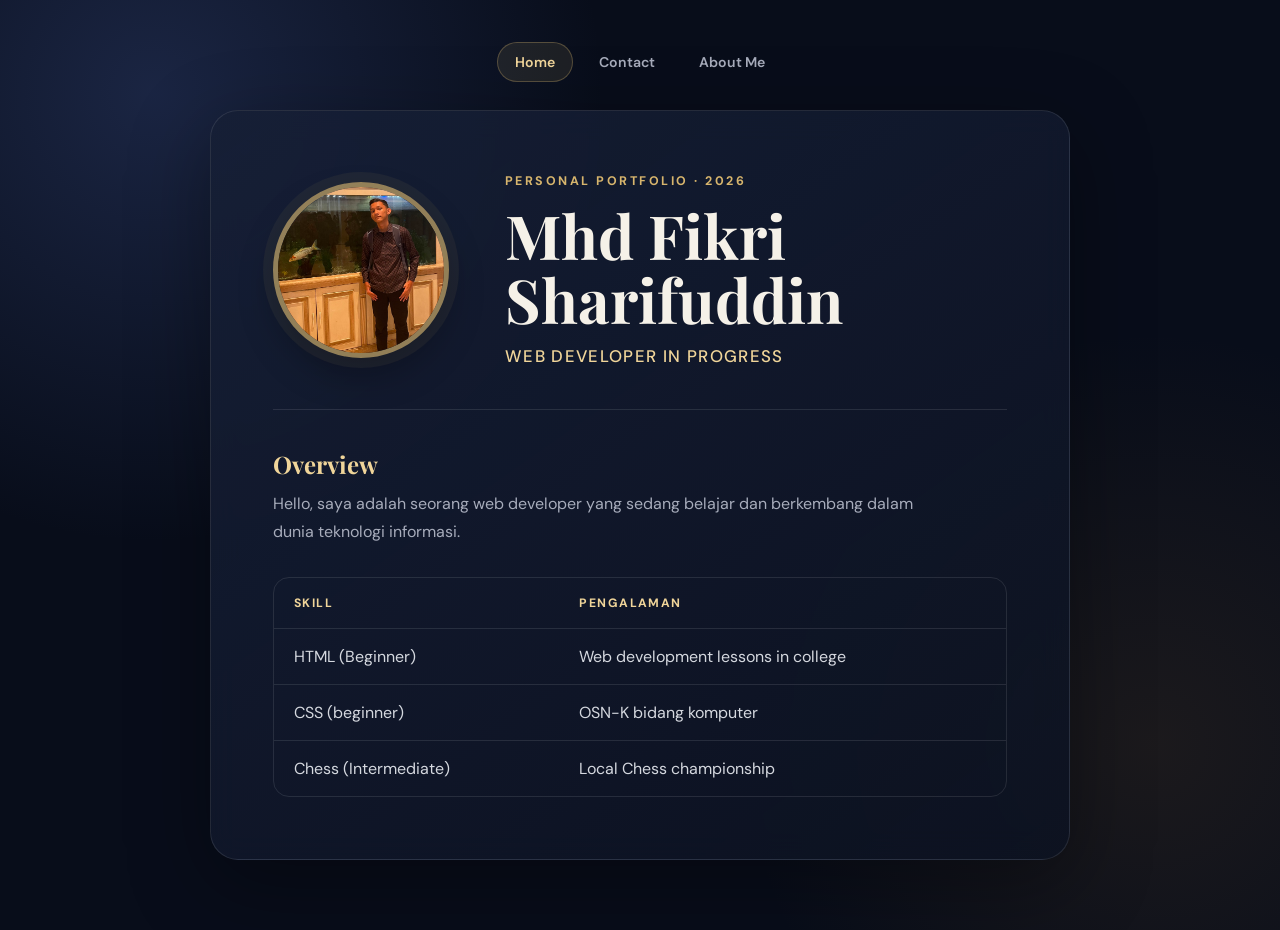
==== index.html @ 0fd6847c "Add files via upload" ====
<!DOCTYPE html>
<html lang="id">
<head>
    <meta charset="UTF-8">
    <meta name="viewport" content="width=device-width, initial-scale=1.0">
    <title>Home</title>
    <link rel="stylesheet" href="style.css">
</head>
<body>
    <nav class="site-nav" aria-label="Navigasi utama">
        <a href="home.html" class="active" aria-current="page">Home</a>
        <a href="contact.html">Contact</a>
        <a href="about_me.html">About Me</a>
    </nav>
    <main class="biodata-container">
    <div class="hero">
    <div class="profile-pic">
        <img src="foto_p.jpeg" alt="Foto Profil">
    </div>
    <div class="header">
        <p class="eyebrow">Personal portfolio · 2026</p>
        <h1>Mhd Fikri Sharifuddin</h1>
        <h2>Web Developer in progress</h2>
    </div>
    </div>
    <div class="desc">
        <h3>Overview</h3>
        <p>Hello, saya adalah seorang web developer yang sedang belajar dan berkembang dalam dunia teknologi informasi.</p>
    </div>
    <div class="table-wrap"><table>
        <tr>
            <th>Skill</th>
            <th>Pengalaman</th>
        </tr>
        <tr>
            <td>HTML (Beginner)</td>
            <td>Web development lessons in college</td>
        </tr>
        <tr>
            <td>CSS (beginner)</td>
            <td>OSN-K bidang komputer</td>
        </tr>
        <tr>
            <td>Chess (Intermediate)</td>
            <td>Local Chess championship</td>
        </tr>
    </table></div>
</main>

</body>
</html>
---- style.css ----
@import url('https://fonts.googleapis.com/css2?family=DM+Sans:wght@400;500;600;700&family=Playfair+Display:wght@600;700&display=swap');
:root{--ink:#f5f1e8;--muted:#a7acbb;--gold:#d7b56d;--gold-soft:#f0d59a;--line:rgba(255,255,255,.1)}
*{box-sizing:border-box}body{min-height:100vh;margin:0;padding:42px 20px 70px;color:var(--ink);font-family:'DM Sans',sans-serif;background:#080d1a;background-image:radial-gradient(circle at 12% 10%,rgba(61,82,143,.35),transparent 32%),radial-gradient(circle at 90% 80%,rgba(129,91,41,.16),transparent 30%)}
.site-nav{display:flex;justify-content:center;gap:8px;max-width:860px;margin:0 auto 28px}.site-nav a{padding:10px 17px;border:1px solid transparent;border-radius:99px;color:var(--muted);text-decoration:none;font-size:.88rem;font-weight:600;transition:.25s ease}.site-nav a:hover,.site-nav a:focus-visible,.site-nav a.active{color:var(--gold-soft);border-color:rgba(215,181,109,.3);background:rgba(215,181,109,.1)}
.biodata-container{width:100%;max-width:860px;margin:0 auto;padding:clamp(28px,5vw,62px);border:1px solid var(--line);border-radius:28px;background:linear-gradient(145deg,rgba(22,31,54,.9),rgba(12,18,33,.85));box-shadow:0 24px 80px rgba(0,0,0,.35);backdrop-filter:blur(15px)}.hero{display:grid;grid-template-columns:190px 1fr;align-items:center;gap:42px;padding-bottom:42px;border-bottom:1px solid var(--line)}.profile-pic img{display:block;width:176px;height:176px;border:5px solid rgba(215,181,109,.65);border-radius:50%;object-fit:cover;box-shadow:0 0 0 10px rgba(215,181,109,.06),0 18px 35px rgba(0,0,0,.28)}
.eyebrow{margin:0 0 14px;color:var(--gold);font-size:.78rem;font-weight:700;letter-spacing:.2em;text-transform:uppercase}h1,h2,h3{font-family:'Playfair Display',serif}.header h1{margin:0;color:var(--ink);font-size:clamp(2.1rem,5vw,3.8rem);line-height:1.05}.header h2{margin:14px 0 0;color:var(--gold-soft);font-size:1.05rem;font-family:'DM Sans',sans-serif;font-weight:500;letter-spacing:.08em;text-transform:uppercase}.desc{max-width:670px;margin:38px 0 30px}.desc h3{margin:0 0 10px;color:var(--gold-soft);font-size:1.5rem}.desc p,.contact-intro,.page-content p{margin:0;color:var(--muted);line-height:1.8}
.table-wrap{overflow-x:auto;border:1px solid var(--line);border-radius:16px}table{width:100%;border-collapse:collapse;min-width:480px}th,td{padding:17px 20px;text-align:left;border-bottom:1px solid var(--line)}tr:last-child td{border-bottom:0}th{color:var(--gold-soft);font-size:.76rem;letter-spacing:.12em;text-transform:uppercase}td{color:#d5d8df}tr:hover td{background:rgba(215,181,109,.05)}
.page-content{text-align:center}.page-content h1{margin:0 0 12px;font-size:clamp(2rem,5vw,3.2rem)}.contact-form{display:flex;flex-direction:column;gap:9px;max-width:560px;margin:34px auto 0;text-align:left}.contact-form label{margin-top:8px;color:var(--gold-soft);font-size:.86rem;font-weight:600}.contact-form input,.contact-form textarea{width:100%;padding:14px 16px;border:1px solid var(--line);border-radius:12px;outline:none;color:var(--ink);background:rgba(3,8,20,.4);font:inherit;resize:vertical;transition:.2s}.contact-form input::placeholder,.contact-form textarea::placeholder{color:#72798a}.contact-form input:focus,.contact-form textarea:focus{border-color:var(--gold);box-shadow:0 0 0 3px rgba(215,181,109,.12)}.contact-form button{margin-top:15px;padding:14px 20px;border:0;border-radius:12px;color:#111827;background:linear-gradient(135deg,var(--gold-soft),var(--gold));font:inherit;font-weight:700;cursor:pointer;transition:.2s}.contact-form button:hover,.contact-form button:focus-visible{transform:translateY(-2px);box-shadow:0 10px 24px rgba(215,181,109,.2)}.whatsapp-contact{margin-top:38px;padding-top:26px;border-top:1px solid var(--line)}.whatsapp-contact h2{margin:0 0 8px;color:var(--gold-soft);font-size:1.25rem}.whatsapp-contact p{margin:0}.whatsapp-contact a{color:#8dd8ad;font-weight:600;text-decoration:none}
@media(max-width:600px){body{padding:24px 14px 45px}.site-nav{margin-bottom:20px}.site-nav a{padding:9px 11px;font-size:.78rem}.biodata-container{border-radius:22px}.hero{grid-template-columns:1fr;gap:24px;text-align:center}.profile-pic img{width:140px;height:140px;margin:0 auto}.desc{margin-top:30px}th,td{padding:14px 15px}}
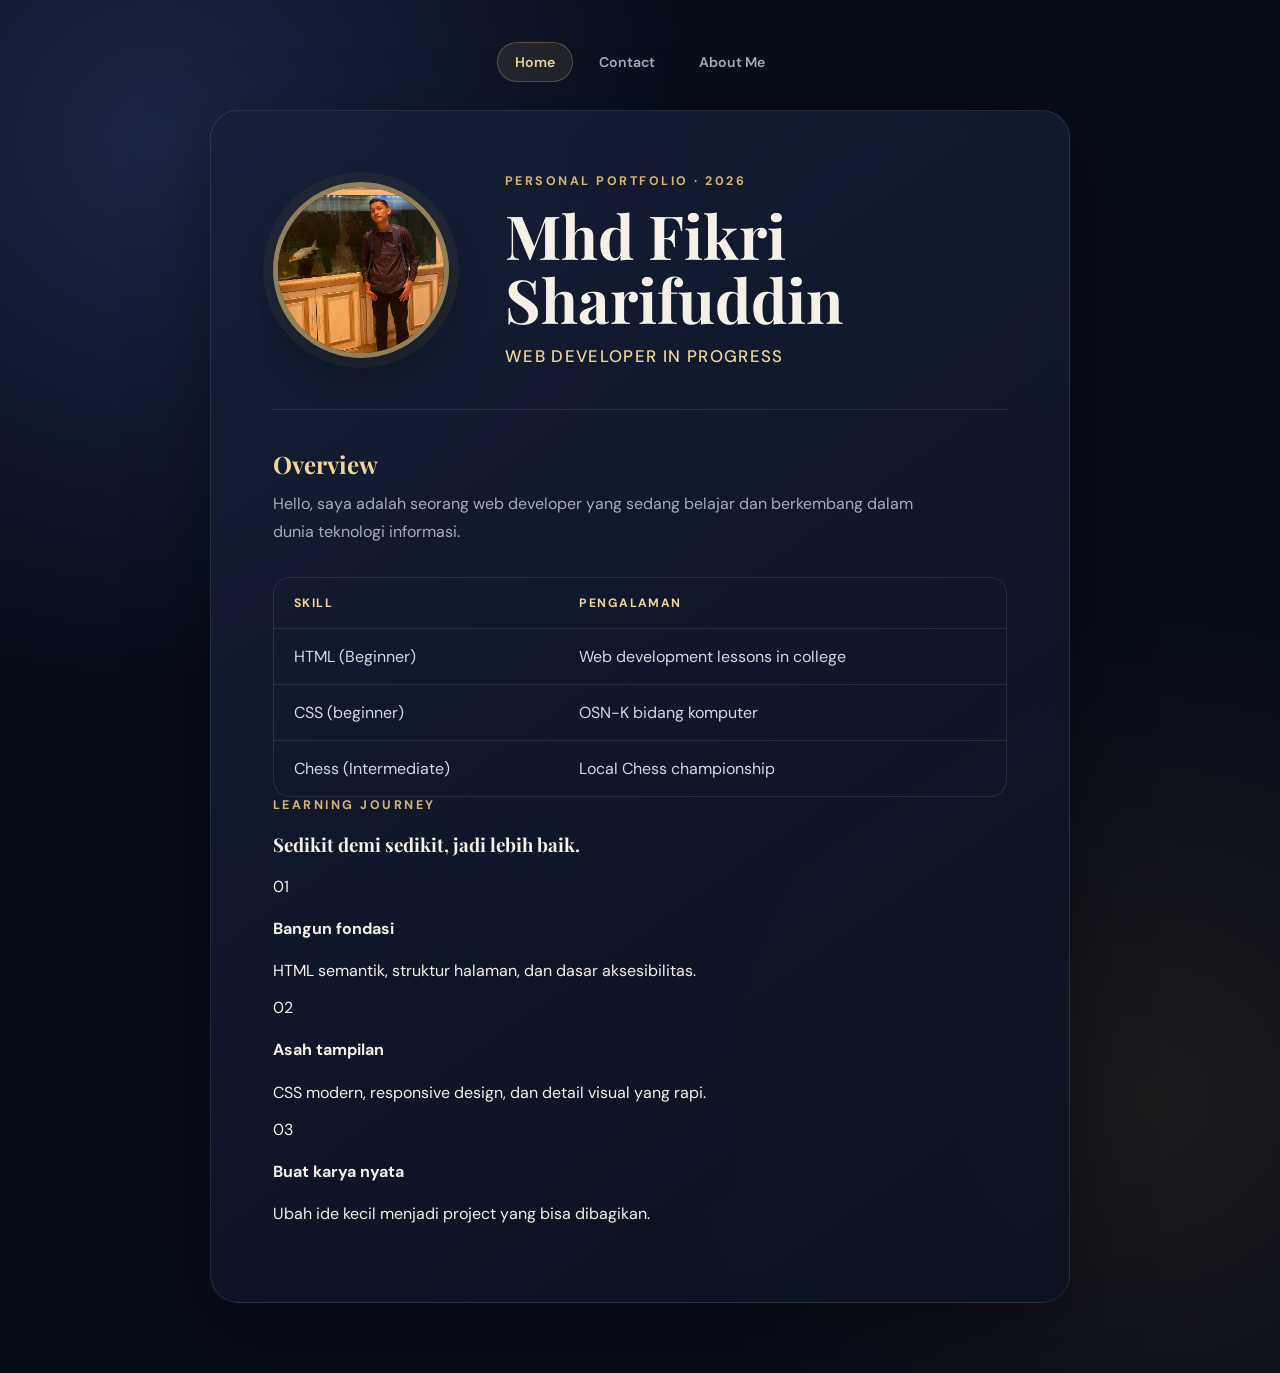
==== commit 15967afc: "Update index.html" ====
--- a/index.html
+++ b/index.html
@@ -8,44 +8,38 @@
 </head>
 <body>
     <nav class="site-nav" aria-label="Navigasi utama">
-        <a href="home.html" class="active" aria-current="page">Home</a>
+        <a href="index.html" class="active" aria-current="page">Home</a>
         <a href="contact.html">Contact</a>
         <a href="about_me.html">About Me</a>
     </nav>
     <main class="biodata-container">
-    <div class="hero">
-    <div class="profile-pic">
-        <img src="foto_p.jpeg" alt="Foto Profil">
-    </div>
-    <div class="header">
-        <p class="eyebrow">Personal portfolio · 2026</p>
-        <h1>Mhd Fikri Sharifuddin</h1>
-        <h2>Web Developer in progress</h2>
-    </div>
-    </div>
-    <div class="desc">
-        <h3>Overview</h3>
-        <p>Hello, saya adalah seorang web developer yang sedang belajar dan berkembang dalam dunia teknologi informasi.</p>
-    </div>
-    <div class="table-wrap"><table>
-        <tr>
-            <th>Skill</th>
-            <th>Pengalaman</th>
-        </tr>
-        <tr>
-            <td>HTML (Beginner)</td>
-            <td>Web development lessons in college</td>
-        </tr>
-        <tr>
-            <td>CSS (beginner)</td>
-            <td>OSN-K bidang komputer</td>
-        </tr>
-        <tr>
-            <td>Chess (Intermediate)</td>
-            <td>Local Chess championship</td>
-        </tr>
-    </table></div>
-</main>
-
+        <div class="hero">
+            <div class="profile-pic"><img src="foto_p.jpeg" alt="Foto Profil"></div>
+            <div class="header">
+                <p class="eyebrow">Personal portfolio · 2026</p>
+                <h1>Mhd Fikri Sharifuddin</h1>
+                <h2>Web Developer in progress</h2>
+            </div>
+        </div>
+        <div class="desc">
+            <h3>Overview</h3>
+            <p>Hello, saya adalah seorang web developer yang sedang belajar dan berkembang dalam dunia teknologi informasi.</p>
+        </div>
+        <div class="table-wrap"><table>
+            <tr><th>Skill</th><th>Pengalaman</th></tr>
+            <tr><td>HTML (Beginner)</td><td>Web development lessons in college</td></tr>
+            <tr><td>CSS (beginner)</td><td>OSN-K bidang komputer</td></tr>
+            <tr><td>Chess (Intermediate)</td><td>Local Chess championship</td></tr>
+        </table></div>
+        <section class="learning-journey" aria-labelledby="journey-title">
+            <p class="eyebrow">Learning journey</p>
+            <h3 id="journey-title">Sedikit demi sedikit, jadi lebih baik.</h3>
+            <div class="journey-grid">
+                <article class="journey-card"><span>01</span><h4>Bangun fondasi</h4><p>HTML semantik, struktur halaman, dan dasar aksesibilitas.</p></article>
+                <article class="journey-card"><span>02</span><h4>Asah tampilan</h4><p>CSS modern, responsive design, dan detail visual yang rapi.</p></article>
+                <article class="journey-card"><span>03</span><h4>Buat karya nyata</h4><p>Ubah ide kecil menjadi project yang bisa dibagikan.</p></article>
+            </div>
+        </section>
+    </main>
 </body>
 </html>
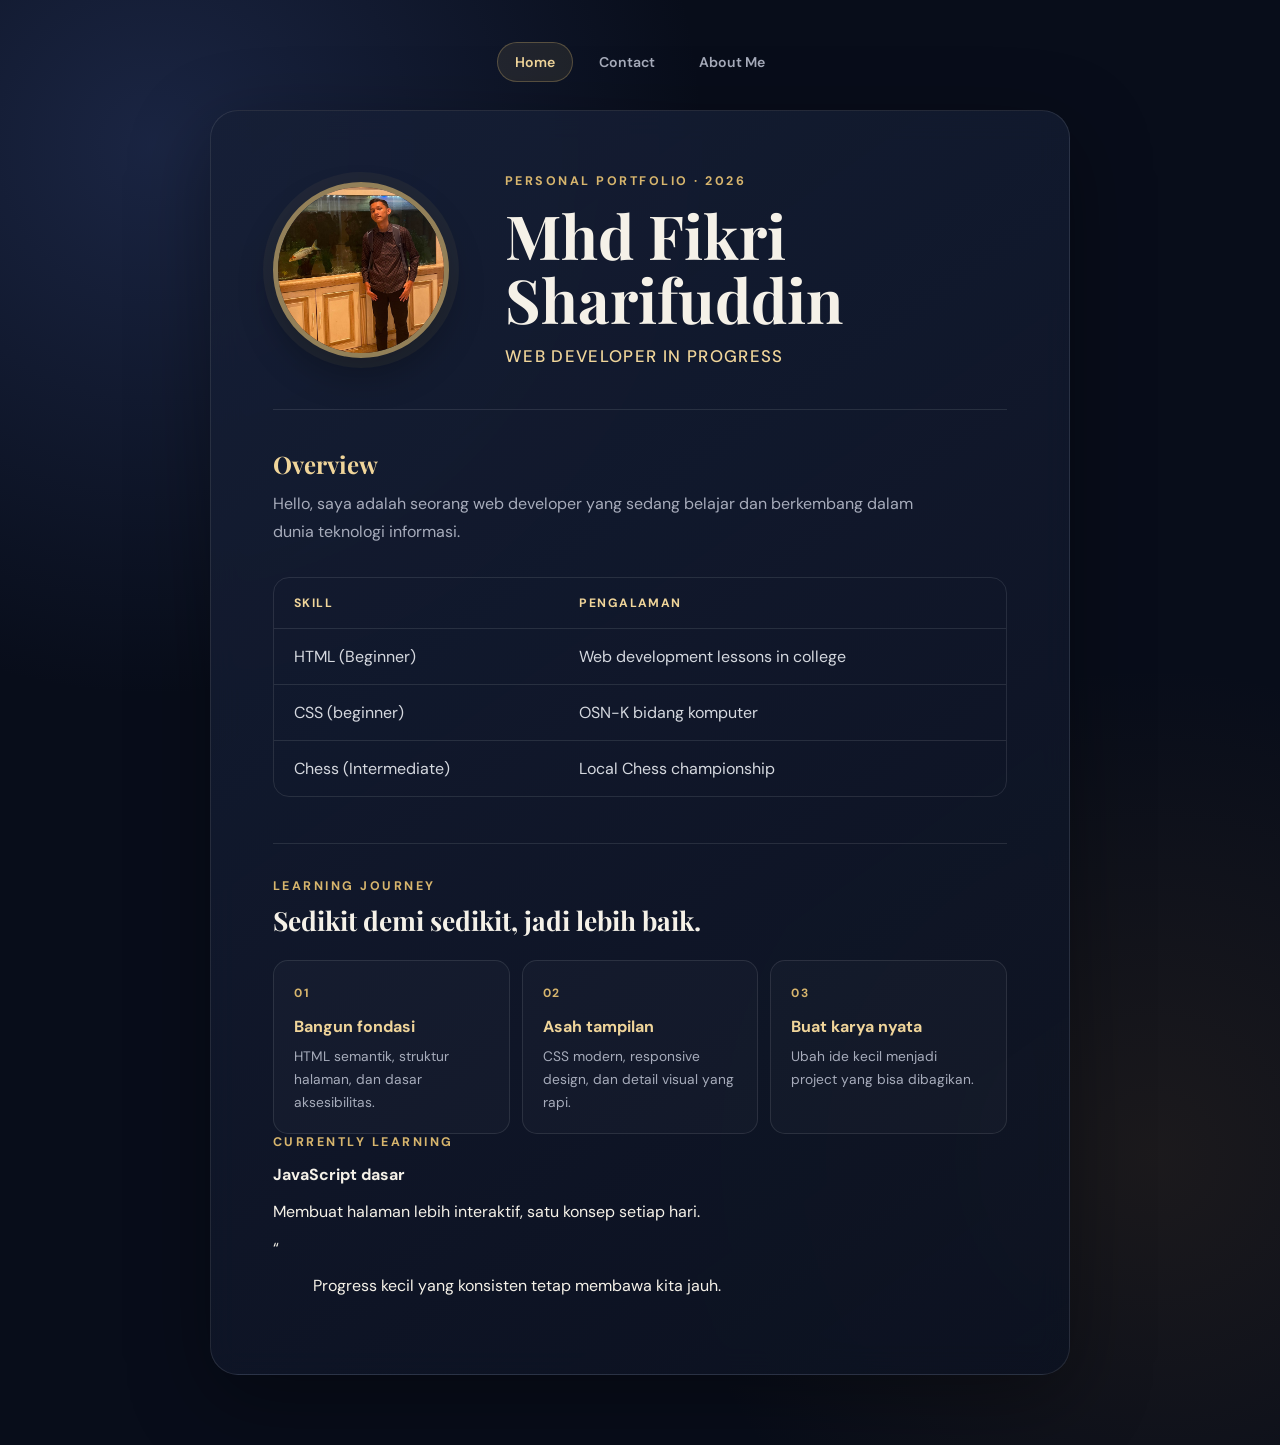
==== commit cc958f26: "Update index.html" ====
--- a/index.html
+++ b/index.html
@@ -13,33 +13,11 @@
         <a href="about_me.html">About Me</a>
     </nav>
     <main class="biodata-container">
-        <div class="hero">
-            <div class="profile-pic"><img src="foto_p.jpeg" alt="Foto Profil"></div>
-            <div class="header">
-                <p class="eyebrow">Personal portfolio · 2026</p>
-                <h1>Mhd Fikri Sharifuddin</h1>
-                <h2>Web Developer in progress</h2>
-            </div>
-        </div>
-        <div class="desc">
-            <h3>Overview</h3>
-            <p>Hello, saya adalah seorang web developer yang sedang belajar dan berkembang dalam dunia teknologi informasi.</p>
-        </div>
-        <div class="table-wrap"><table>
-            <tr><th>Skill</th><th>Pengalaman</th></tr>
-            <tr><td>HTML (Beginner)</td><td>Web development lessons in college</td></tr>
-            <tr><td>CSS (beginner)</td><td>OSN-K bidang komputer</td></tr>
-            <tr><td>Chess (Intermediate)</td><td>Local Chess championship</td></tr>
-        </table></div>
-        <section class="learning-journey" aria-labelledby="journey-title">
-            <p class="eyebrow">Learning journey</p>
-            <h3 id="journey-title">Sedikit demi sedikit, jadi lebih baik.</h3>
-            <div class="journey-grid">
-                <article class="journey-card"><span>01</span><h4>Bangun fondasi</h4><p>HTML semantik, struktur halaman, dan dasar aksesibilitas.</p></article>
-                <article class="journey-card"><span>02</span><h4>Asah tampilan</h4><p>CSS modern, responsive design, dan detail visual yang rapi.</p></article>
-                <article class="journey-card"><span>03</span><h4>Buat karya nyata</h4><p>Ubah ide kecil menjadi project yang bisa dibagikan.</p></article>
-            </div>
-        </section>
+        <div class="hero"><div class="profile-pic"><img src="foto_p.jpeg" alt="Foto Profil"></div><div class="header"><p class="eyebrow">Personal portfolio · 2026</p><h1>Mhd Fikri Sharifuddin</h1><h2>Web Developer in progress</h2></div></div>
+        <div class="desc"><h3>Overview</h3><p>Hello, saya adalah seorang web developer yang sedang belajar dan berkembang dalam dunia teknologi informasi.</p></div>
+        <div class="table-wrap"><table><tr><th>Skill</th><th>Pengalaman</th></tr><tr><td>HTML (Beginner)</td><td>Web development lessons in college</td></tr><tr><td>CSS (beginner)</td><td>OSN-K bidang komputer</td></tr><tr><td>Chess (Intermediate)</td><td>Local Chess championship</td></tr></table></div>
+        <section class="learning-journey" aria-labelledby="journey-title"><p class="eyebrow">Learning journey</p><h3 id="journey-title">Sedikit demi sedikit, jadi lebih baik.</h3><div class="journey-grid"><article class="journey-card"><span>01</span><h4>Bangun fondasi</h4><p>HTML semantik, struktur halaman, dan dasar aksesibilitas.</p></article><article class="journey-card"><span>02</span><h4>Asah tampilan</h4><p>CSS modern, responsive design, dan detail visual yang rapi.</p></article><article class="journey-card"><span>03</span><h4>Buat karya nyata</h4><p>Ubah ide kecil menjadi project yang bisa dibagikan.</p></article></div></section>
+        <aside class="study-note"><div><p class="eyebrow">Currently learning</p><strong>JavaScript dasar</strong><p>Membuat halaman lebih interaktif, satu konsep setiap hari.</p></div><div class="quote-mark">“</div><blockquote>Progress kecil yang konsisten tetap membawa kita jauh.</blockquote></aside>
     </main>
 </body>
 </html>
--- a/style.css
+++ b/style.css
@@ -7,3 +7,5 @@
 .table-wrap{overflow-x:auto;border:1px solid var(--line);border-radius:16px}table{width:100%;border-collapse:collapse;min-width:480px}th,td{padding:17px 20px;text-align:left;border-bottom:1px solid var(--line)}tr:last-child td{border-bottom:0}th{color:var(--gold-soft);font-size:.76rem;letter-spacing:.12em;text-transform:uppercase}td{color:#d5d8df}tr:hover td{background:rgba(215,181,109,.05)}
 .page-content{text-align:center}.page-content h1{margin:0 0 12px;font-size:clamp(2rem,5vw,3.2rem)}.contact-form{display:flex;flex-direction:column;gap:9px;max-width:560px;margin:34px auto 0;text-align:left}.contact-form label{margin-top:8px;color:var(--gold-soft);font-size:.86rem;font-weight:600}.contact-form input,.contact-form textarea{width:100%;padding:14px 16px;border:1px solid var(--line);border-radius:12px;outline:none;color:var(--ink);background:rgba(3,8,20,.4);font:inherit;resize:vertical;transition:.2s}.contact-form input::placeholder,.contact-form textarea::placeholder{color:#72798a}.contact-form input:focus,.contact-form textarea:focus{border-color:var(--gold);box-shadow:0 0 0 3px rgba(215,181,109,.12)}.contact-form button{margin-top:15px;padding:14px 20px;border:0;border-radius:12px;color:#111827;background:linear-gradient(135deg,var(--gold-soft),var(--gold));font:inherit;font-weight:700;cursor:pointer;transition:.2s}.contact-form button:hover,.contact-form button:focus-visible{transform:translateY(-2px);box-shadow:0 10px 24px rgba(215,181,109,.2)}.whatsapp-contact{margin-top:38px;padding-top:26px;border-top:1px solid var(--line)}.whatsapp-contact h2{margin:0 0 8px;color:var(--gold-soft);font-size:1.25rem}.whatsapp-contact p{margin:0}.whatsapp-contact a{color:#8dd8ad;font-weight:600;text-decoration:none}
 @media(max-width:600px){body{padding:24px 14px 45px}.site-nav{margin-bottom:20px}.site-nav a{padding:9px 11px;font-size:.78rem}.biodata-container{border-radius:22px}.hero{grid-template-columns:1fr;gap:24px;text-align:center}.profile-pic img{width:140px;height:140px;margin:0 auto}.desc{margin-top:30px}th,td{padding:14px 15px}}
+
+.learning-journey{margin-top:46px;padding-top:34px;border-top:1px solid var(--line)}.learning-journey .eyebrow{margin-bottom:8px}.learning-journey h3{margin:0 0 22px;color:var(--ink);font-size:1.65rem}.journey-grid{display:grid;grid-template-columns:repeat(3,1fr);gap:12px}.journey-card{padding:20px;border:1px solid var(--line);border-radius:15px;background:rgba(255,255,255,.025);transition:.25s ease}.journey-card:hover{transform:translateY(-4px);border-color:rgba(215,181,109,.4);background:rgba(215,181,109,.06)}.journey-card span{color:var(--gold);font-size:.75rem;font-weight:700;letter-spacing:.15em}.journey-card h4{margin:14px 0 8px;color:var(--gold-soft);font-size:1rem}.journey-card p{margin:0;color:var(--muted);font-size:.86rem;line-height:1.65}@media(max-width:600px){.journey-grid{grid-template-columns:1fr}.learning-journey{margin-top:36px}}
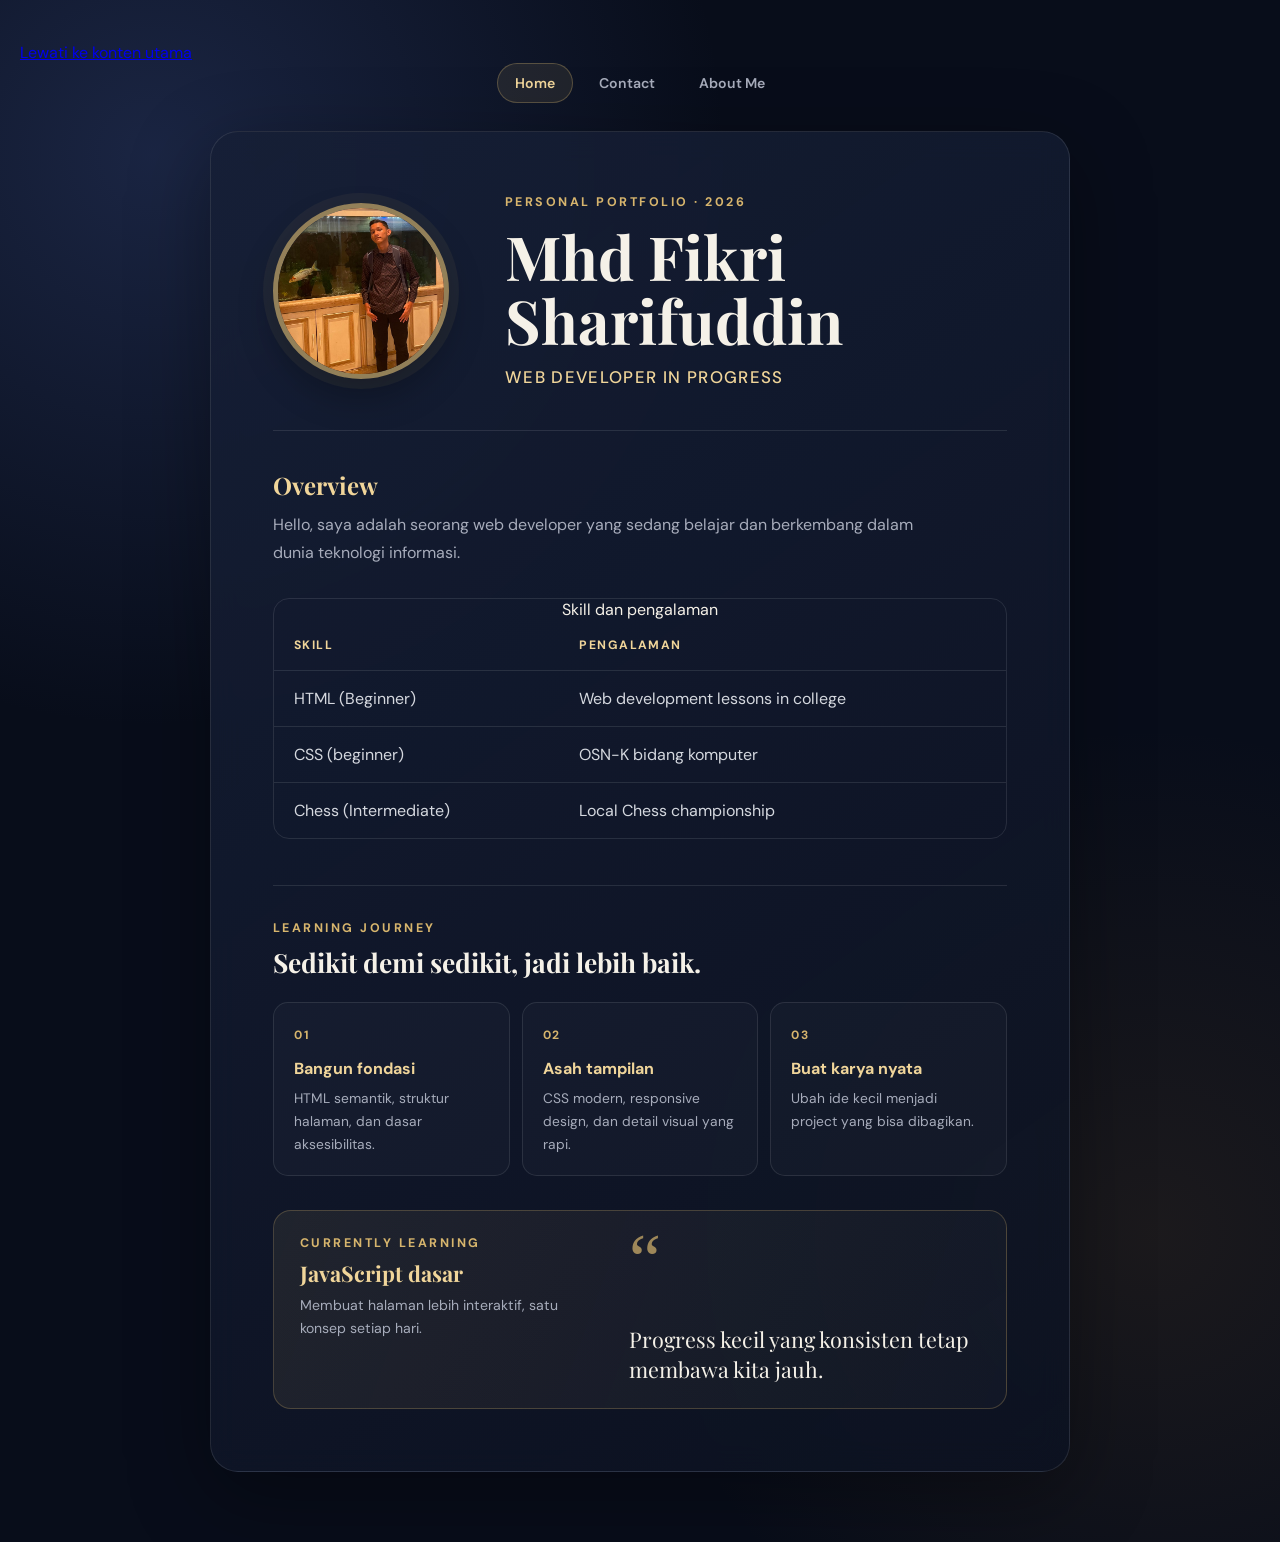
==== commit 57a3a4f3: "Update index.html" ====
--- a/index.html
+++ b/index.html
@@ -3,19 +3,17 @@
 <head>
     <meta charset="UTF-8">
     <meta name="viewport" content="width=device-width, initial-scale=1.0">
+    <meta name="description" content="Portfolio belajar Mhd Fikri Sharifuddin sebagai web developer pemula.">
     <title>Home</title>
     <link rel="stylesheet" href="style.css">
 </head>
 <body>
-    <nav class="site-nav" aria-label="Navigasi utama">
-        <a href="index.html" class="active" aria-current="page">Home</a>
-        <a href="contact.html">Contact</a>
-        <a href="about_me.html">About Me</a>
-    </nav>
-    <main class="biodata-container">
-        <div class="hero"><div class="profile-pic"><img src="foto_p.jpeg" alt="Foto Profil"></div><div class="header"><p class="eyebrow">Personal portfolio · 2026</p><h1>Mhd Fikri Sharifuddin</h1><h2>Web Developer in progress</h2></div></div>
+    <a class="skip-link" href="#main-content">Lewati ke konten utama</a>
+    <nav class="site-nav" aria-label="Navigasi utama"><a href="index.html" class="active" aria-current="page">Home</a><a href="contact.html">Contact</a><a href="about_me.html">About Me</a></nav>
+    <main id="main-content" class="biodata-container">
+        <div class="hero"><div class="profile-pic"><img src="foto_p.jpeg" alt="Foto profil Mhd Fikri Sharifuddin" loading="lazy" decoding="async"></div><div class="header"><p class="eyebrow">Personal portfolio · 2026</p><h1>Mhd Fikri Sharifuddin</h1><h2>Web Developer in progress</h2></div></div>
         <div class="desc"><h3>Overview</h3><p>Hello, saya adalah seorang web developer yang sedang belajar dan berkembang dalam dunia teknologi informasi.</p></div>
-        <div class="table-wrap"><table><tr><th>Skill</th><th>Pengalaman</th></tr><tr><td>HTML (Beginner)</td><td>Web development lessons in college</td></tr><tr><td>CSS (beginner)</td><td>OSN-K bidang komputer</td></tr><tr><td>Chess (Intermediate)</td><td>Local Chess championship</td></tr></table></div>
+        <div class="table-wrap"><table><caption>Skill dan pengalaman</caption><tr><th scope="col">Skill</th><th scope="col">Pengalaman</th></tr><tr><td>HTML (Beginner)</td><td>Web development lessons in college</td></tr><tr><td>CSS (beginner)</td><td>OSN-K bidang komputer</td></tr><tr><td>Chess (Intermediate)</td><td>Local Chess championship</td></tr></table></div>
         <section class="learning-journey" aria-labelledby="journey-title"><p class="eyebrow">Learning journey</p><h3 id="journey-title">Sedikit demi sedikit, jadi lebih baik.</h3><div class="journey-grid"><article class="journey-card"><span>01</span><h4>Bangun fondasi</h4><p>HTML semantik, struktur halaman, dan dasar aksesibilitas.</p></article><article class="journey-card"><span>02</span><h4>Asah tampilan</h4><p>CSS modern, responsive design, dan detail visual yang rapi.</p></article><article class="journey-card"><span>03</span><h4>Buat karya nyata</h4><p>Ubah ide kecil menjadi project yang bisa dibagikan.</p></article></div></section>
         <aside class="study-note"><div><p class="eyebrow">Currently learning</p><strong>JavaScript dasar</strong><p>Membuat halaman lebih interaktif, satu konsep setiap hari.</p></div><div class="quote-mark">“</div><blockquote>Progress kecil yang konsisten tetap membawa kita jauh.</blockquote></aside>
     </main>
--- a/style.css
+++ b/style.css
@@ -9,3 +9,6 @@
 @media(max-width:600px){body{padding:24px 14px 45px}.site-nav{margin-bottom:20px}.site-nav a{padding:9px 11px;font-size:.78rem}.biodata-container{border-radius:22px}.hero{grid-template-columns:1fr;gap:24px;text-align:center}.profile-pic img{width:140px;height:140px;margin:0 auto}.desc{margin-top:30px}th,td{padding:14px 15px}}
 
 .learning-journey{margin-top:46px;padding-top:34px;border-top:1px solid var(--line)}.learning-journey .eyebrow{margin-bottom:8px}.learning-journey h3{margin:0 0 22px;color:var(--ink);font-size:1.65rem}.journey-grid{display:grid;grid-template-columns:repeat(3,1fr);gap:12px}.journey-card{padding:20px;border:1px solid var(--line);border-radius:15px;background:rgba(255,255,255,.025);transition:.25s ease}.journey-card:hover{transform:translateY(-4px);border-color:rgba(215,181,109,.4);background:rgba(215,181,109,.06)}.journey-card span{color:var(--gold);font-size:.75rem;font-weight:700;letter-spacing:.15em}.journey-card h4{margin:14px 0 8px;color:var(--gold-soft);font-size:1rem}.journey-card p{margin:0;color:var(--muted);font-size:.86rem;line-height:1.65}@media(max-width:600px){.journey-grid{grid-template-columns:1fr}.learning-journey{margin-top:36px}}
+
+.study-note{display:grid;grid-template-columns:1fr 1.15fr;gap:24px;align-items:center;margin-top:34px;padding:24px 26px;border:1px solid rgba(215,181,109,.25);border-radius:18px;background:linear-gradient(110deg,rgba(215,181,109,.09),rgba(255,255,255,.025))}.study-note .eyebrow{margin-bottom:8px}.study-note strong{display:block;color:var(--gold-soft);font-family:'Playfair Display',serif;font-size:1.35rem}.study-note p:not(.eyebrow){margin:7px 0 0;color:var(--muted);font-size:.88rem;line-height:1.6}.quote-mark{align-self:start;color:var(--gold);font-family:Georgia,serif;font-size:4.5rem;line-height:.7;opacity:.7}.study-note blockquote{grid-column:2;margin:-38px 0 0;color:var(--ink);font-family:'Playfair Display',serif;font-size:1.35rem;line-height:1.35}@media(max-width:600px){.study-note{grid-template-columns:1fr;gap:8px}.study-note blockquote{grid-column:1;margin:-15px 0 0}.quote-mark{display:none}}
+.study-note{display:grid;grid-template-columns:1fr 1.15fr;gap:24px;align-items:center;margin-top:34px;padding:24px 26px;border:1px solid rgba(215,181,109,.25);border-radius:18px;background:linear-gradient(110deg,rgba(215,181,109,.09),rgba(255,255,255,.025))}.study-note .eyebrow{margin-bottom:8px}.study-note strong{display:block;color:var(--gold-soft);font-family:'Playfair Display',serif;font-size:1.35rem}.study-note p:not(.eyebrow){margin:7px 0 0;color:var(--muted);font-size:.88rem;line-height:1.6}.quote-mark{align-self:start;color:var(--gold);font-family:Georgia,serif;font-size:4.5rem;line-height:.7;opacity:.7}.study-note blockquote{grid-column:2;margin:-38px 0 0;color:var(--ink);font-family:'Playfair Display',serif;font-size:1.35rem;line-height:1.35}@media(max-width:600px){.study-note{grid-template-columns:1fr;gap:8px}.study-note blockquote{grid-column:1;margin:-15px 0 0}.quote-mark{display:none}}
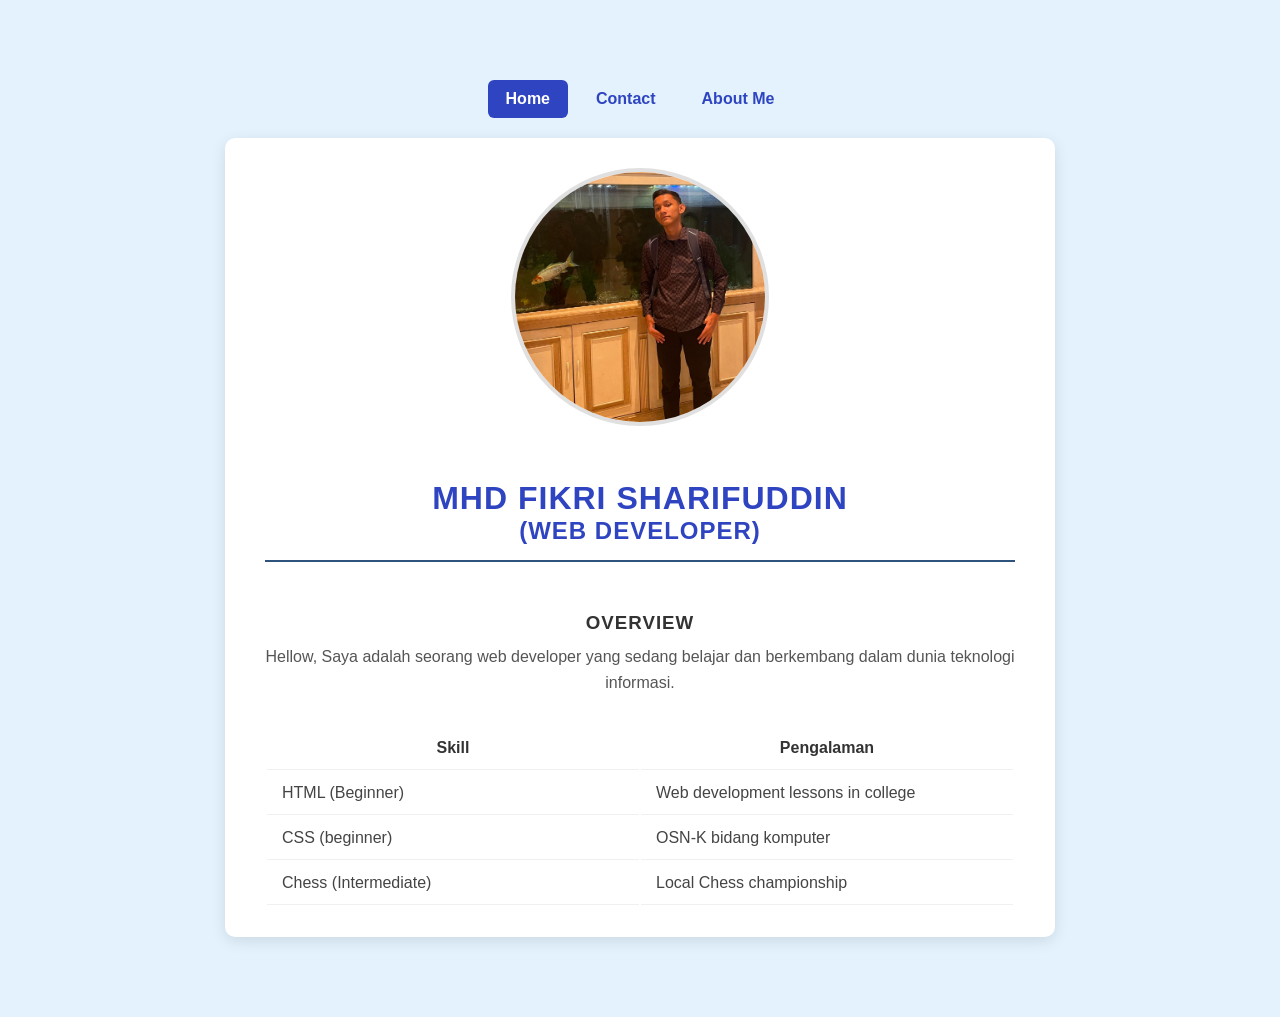
==== commit 51a5fe1c: "Add files via upload" ====
--- a/index.html
+++ b/index.html
@@ -3,19 +3,46 @@
 <head>
     <meta charset="UTF-8">
     <meta name="viewport" content="width=device-width, initial-scale=1.0">
-    <meta name="description" content="Portfolio belajar Mhd Fikri Sharifuddin sebagai web developer pemula.">
     <title>Home</title>
     <link rel="stylesheet" href="style.css">
 </head>
 <body>
-    <a class="skip-link" href="#main-content">Lewati ke konten utama</a>
-    <nav class="site-nav" aria-label="Navigasi utama"><a href="index.html" class="active" aria-current="page">Home</a><a href="contact.html">Contact</a><a href="about_me.html">About Me</a></nav>
-    <main id="main-content" class="biodata-container">
-        <div class="hero"><div class="profile-pic"><img src="foto_p.jpeg" alt="Foto profil Mhd Fikri Sharifuddin" loading="lazy" decoding="async"></div><div class="header"><p class="eyebrow">Personal portfolio · 2026</p><h1>Mhd Fikri Sharifuddin</h1><h2>Web Developer in progress</h2></div></div>
-        <div class="desc"><h3>Overview</h3><p>Hello, saya adalah seorang web developer yang sedang belajar dan berkembang dalam dunia teknologi informasi.</p></div>
-        <div class="table-wrap"><table><caption>Skill dan pengalaman</caption><tr><th scope="col">Skill</th><th scope="col">Pengalaman</th></tr><tr><td>HTML (Beginner)</td><td>Web development lessons in college</td></tr><tr><td>CSS (beginner)</td><td>OSN-K bidang komputer</td></tr><tr><td>Chess (Intermediate)</td><td>Local Chess championship</td></tr></table></div>
-        <section class="learning-journey" aria-labelledby="journey-title"><p class="eyebrow">Learning journey</p><h3 id="journey-title">Sedikit demi sedikit, jadi lebih baik.</h3><div class="journey-grid"><article class="journey-card"><span>01</span><h4>Bangun fondasi</h4><p>HTML semantik, struktur halaman, dan dasar aksesibilitas.</p></article><article class="journey-card"><span>02</span><h4>Asah tampilan</h4><p>CSS modern, responsive design, dan detail visual yang rapi.</p></article><article class="journey-card"><span>03</span><h4>Buat karya nyata</h4><p>Ubah ide kecil menjadi project yang bisa dibagikan.</p></article></div></section>
-        <aside class="study-note"><div><p class="eyebrow">Currently learning</p><strong>JavaScript dasar</strong><p>Membuat halaman lebih interaktif, satu konsep setiap hari.</p></div><div class="quote-mark">“</div><blockquote>Progress kecil yang konsisten tetap membawa kita jauh.</blockquote></aside>
-    </main>
+    <nav class="site-nav" aria-label="Navigasi utama">
+        <a href="index.html" class="active" aria-current="page">Home</a>
+        <a href="contact.html">Contact</a>
+        <a href="about_me.html">About Me</a>
+    </nav>
+    <div class="biodata-container">
+    <div class="profile-pic">
+        <img src="foto_p.jpeg" alt="Foto Profil">
+    </div>
+    <div class="header">
+        <h1>Mhd Fikri Sharifuddin</h1>
+        <h2>(Web Developer)</h2>
+    </div>
+    <div class="desc">
+        <h3>Overview</h3>
+        <p>Hellow, Saya adalah seorang web developer yang sedang belajar dan berkembang dalam dunia teknologi informasi.</p>
+    </div>
+    <table>
+        <tr>
+            <th>Skill</th>
+            <th>Pengalaman</th>
+        </tr>
+        <tr>
+            <td>HTML (Beginner)</td>
+            <td>Web development lessons in college</td>
+        </tr>
+        <tr>
+            <td>CSS (beginner)</td>
+            <td>OSN-K bidang komputer</td>
+        </tr>
+        <tr>
+            <td>Chess (Intermediate)</td>
+            <td>Local Chess championship</td>
+        </tr>
+    </table>
+</div>
+
 </body>
-</html>
+</html>
--- a/style.css
+++ b/style.css
@@ -1,14 +1,181 @@
-@import url('https://fonts.googleapis.com/css2?family=DM+Sans:wght@400;500;600;700&family=Playfair+Display:wght@600;700&display=swap');
-:root{--ink:#f5f1e8;--muted:#a7acbb;--gold:#d7b56d;--gold-soft:#f0d59a;--line:rgba(255,255,255,.1)}
-*{box-sizing:border-box}body{min-height:100vh;margin:0;padding:42px 20px 70px;color:var(--ink);font-family:'DM Sans',sans-serif;background:#080d1a;background-image:radial-gradient(circle at 12% 10%,rgba(61,82,143,.35),transparent 32%),radial-gradient(circle at 90% 80%,rgba(129,91,41,.16),transparent 30%)}
-.site-nav{display:flex;justify-content:center;gap:8px;max-width:860px;margin:0 auto 28px}.site-nav a{padding:10px 17px;border:1px solid transparent;border-radius:99px;color:var(--muted);text-decoration:none;font-size:.88rem;font-weight:600;transition:.25s ease}.site-nav a:hover,.site-nav a:focus-visible,.site-nav a.active{color:var(--gold-soft);border-color:rgba(215,181,109,.3);background:rgba(215,181,109,.1)}
-.biodata-container{width:100%;max-width:860px;margin:0 auto;padding:clamp(28px,5vw,62px);border:1px solid var(--line);border-radius:28px;background:linear-gradient(145deg,rgba(22,31,54,.9),rgba(12,18,33,.85));box-shadow:0 24px 80px rgba(0,0,0,.35);backdrop-filter:blur(15px)}.hero{display:grid;grid-template-columns:190px 1fr;align-items:center;gap:42px;padding-bottom:42px;border-bottom:1px solid var(--line)}.profile-pic img{display:block;width:176px;height:176px;border:5px solid rgba(215,181,109,.65);border-radius:50%;object-fit:cover;box-shadow:0 0 0 10px rgba(215,181,109,.06),0 18px 35px rgba(0,0,0,.28)}
-.eyebrow{margin:0 0 14px;color:var(--gold);font-size:.78rem;font-weight:700;letter-spacing:.2em;text-transform:uppercase}h1,h2,h3{font-family:'Playfair Display',serif}.header h1{margin:0;color:var(--ink);font-size:clamp(2.1rem,5vw,3.8rem);line-height:1.05}.header h2{margin:14px 0 0;color:var(--gold-soft);font-size:1.05rem;font-family:'DM Sans',sans-serif;font-weight:500;letter-spacing:.08em;text-transform:uppercase}.desc{max-width:670px;margin:38px 0 30px}.desc h3{margin:0 0 10px;color:var(--gold-soft);font-size:1.5rem}.desc p,.contact-intro,.page-content p{margin:0;color:var(--muted);line-height:1.8}
-.table-wrap{overflow-x:auto;border:1px solid var(--line);border-radius:16px}table{width:100%;border-collapse:collapse;min-width:480px}th,td{padding:17px 20px;text-align:left;border-bottom:1px solid var(--line)}tr:last-child td{border-bottom:0}th{color:var(--gold-soft);font-size:.76rem;letter-spacing:.12em;text-transform:uppercase}td{color:#d5d8df}tr:hover td{background:rgba(215,181,109,.05)}
-.page-content{text-align:center}.page-content h1{margin:0 0 12px;font-size:clamp(2rem,5vw,3.2rem)}.contact-form{display:flex;flex-direction:column;gap:9px;max-width:560px;margin:34px auto 0;text-align:left}.contact-form label{margin-top:8px;color:var(--gold-soft);font-size:.86rem;font-weight:600}.contact-form input,.contact-form textarea{width:100%;padding:14px 16px;border:1px solid var(--line);border-radius:12px;outline:none;color:var(--ink);background:rgba(3,8,20,.4);font:inherit;resize:vertical;transition:.2s}.contact-form input::placeholder,.contact-form textarea::placeholder{color:#72798a}.contact-form input:focus,.contact-form textarea:focus{border-color:var(--gold);box-shadow:0 0 0 3px rgba(215,181,109,.12)}.contact-form button{margin-top:15px;padding:14px 20px;border:0;border-radius:12px;color:#111827;background:linear-gradient(135deg,var(--gold-soft),var(--gold));font:inherit;font-weight:700;cursor:pointer;transition:.2s}.contact-form button:hover,.contact-form button:focus-visible{transform:translateY(-2px);box-shadow:0 10px 24px rgba(215,181,109,.2)}.whatsapp-contact{margin-top:38px;padding-top:26px;border-top:1px solid var(--line)}.whatsapp-contact h2{margin:0 0 8px;color:var(--gold-soft);font-size:1.25rem}.whatsapp-contact p{margin:0}.whatsapp-contact a{color:#8dd8ad;font-weight:600;text-decoration:none}
-@media(max-width:600px){body{padding:24px 14px 45px}.site-nav{margin-bottom:20px}.site-nav a{padding:9px 11px;font-size:.78rem}.biodata-container{border-radius:22px}.hero{grid-template-columns:1fr;gap:24px;text-align:center}.profile-pic img{width:140px;height:140px;margin:0 auto}.desc{margin-top:30px}th,td{padding:14px 15px}}
-
-.learning-journey{margin-top:46px;padding-top:34px;border-top:1px solid var(--line)}.learning-journey .eyebrow{margin-bottom:8px}.learning-journey h3{margin:0 0 22px;color:var(--ink);font-size:1.65rem}.journey-grid{display:grid;grid-template-columns:repeat(3,1fr);gap:12px}.journey-card{padding:20px;border:1px solid var(--line);border-radius:15px;background:rgba(255,255,255,.025);transition:.25s ease}.journey-card:hover{transform:translateY(-4px);border-color:rgba(215,181,109,.4);background:rgba(215,181,109,.06)}.journey-card span{color:var(--gold);font-size:.75rem;font-weight:700;letter-spacing:.15em}.journey-card h4{margin:14px 0 8px;color:var(--gold-soft);font-size:1rem}.journey-card p{margin:0;color:var(--muted);font-size:.86rem;line-height:1.65}@media(max-width:600px){.journey-grid{grid-template-columns:1fr}.learning-journey{margin-top:36px}}
-
-.study-note{display:grid;grid-template-columns:1fr 1.15fr;gap:24px;align-items:center;margin-top:34px;padding:24px 26px;border:1px solid rgba(215,181,109,.25);border-radius:18px;background:linear-gradient(110deg,rgba(215,181,109,.09),rgba(255,255,255,.025))}.study-note .eyebrow{margin-bottom:8px}.study-note strong{display:block;color:var(--gold-soft);font-family:'Playfair Display',serif;font-size:1.35rem}.study-note p:not(.eyebrow){margin:7px 0 0;color:var(--muted);font-size:.88rem;line-height:1.6}.quote-mark{align-self:start;color:var(--gold);font-family:Georgia,serif;font-size:4.5rem;line-height:.7;opacity:.7}.study-note blockquote{grid-column:2;margin:-38px 0 0;color:var(--ink);font-family:'Playfair Display',serif;font-size:1.35rem;line-height:1.35}@media(max-width:600px){.study-note{grid-template-columns:1fr;gap:8px}.study-note blockquote{grid-column:1;margin:-15px 0 0}.quote-mark{display:none}}
-.study-note{display:grid;grid-template-columns:1fr 1.15fr;gap:24px;align-items:center;margin-top:34px;padding:24px 26px;border:1px solid rgba(215,181,109,.25);border-radius:18px;background:linear-gradient(110deg,rgba(215,181,109,.09),rgba(255,255,255,.025))}.study-note .eyebrow{margin-bottom:8px}.study-note strong{display:block;color:var(--gold-soft);font-family:'Playfair Display',serif;font-size:1.35rem}.study-note p:not(.eyebrow){margin:7px 0 0;color:var(--muted);font-size:.88rem;line-height:1.6}.quote-mark{align-self:start;color:var(--gold);font-family:Georgia,serif;font-size:4.5rem;line-height:.7;opacity:.7}.study-note blockquote{grid-column:2;margin:-38px 0 0;color:var(--ink);font-family:'Playfair Display',serif;font-size:1.35rem;line-height:1.35}@media(max-width:600px){.study-note{grid-template-columns:1fr;gap:8px}.study-note blockquote{grid-column:1;margin:-15px 0 0}.quote-mark{display:none}}
+body {
+    font-family: 'Segoe UI', Tahoma, Geneva, Verdana, sans-serif;
+    background-color: #e3f2fd;
+    color: #333;
+    margin: 0;
+    padding: 80px 20px;
+    display: flex;
+    flex-direction: column;
+    align-items: center;
+    justify-content: center;
+}
+.site-nav {
+    display: flex;
+    justify-content: center;
+    gap: 10px;
+    width: 100%;
+    max-width: 750px;
+    margin-bottom: 20px;
+}
+.site-nav a {
+    padding: 10px 18px;
+    border-radius: 6px;
+    color: #2e44c0;
+    text-decoration: none;
+    font-weight: 600;
+    transition: background-color 0.2s, color 0.2s;
+}
+.site-nav a:hover,
+.site-nav a:focus-visible,
+.site-nav a.active {
+    background-color: #2e44c0;
+    color: #ffffff;
+}
+.page-content {
+    text-align: center;
+}
+.contact-intro {
+    color: #555555;
+    line-height: 1.6;
+}
+.contact-form {
+    display: flex;
+    flex-direction: column;
+    gap: 8px;
+    margin: 25px auto 0;
+    max-width: 520px;
+    text-align: left;
+}
+.contact-form label {
+    color: #333333;
+    font-weight: 600;
+    margin-top: 8px;
+}
+.contact-form input,
+.contact-form textarea {
+    box-sizing: border-box;
+    width: 100%;
+    padding: 11px 12px;
+    border: 1px solid #c8d3e0;
+    border-radius: 6px;
+    font: inherit;
+    resize: vertical;
+}
+.contact-form input:focus,
+.contact-form textarea:focus {
+    outline: 2px solid #2e44c0;
+    border-color: #2e44c0;
+}
+.contact-form button {
+    margin-top: 12px;
+    padding: 12px 18px;
+    border: 0;
+    border-radius: 6px;
+    background-color: #2e44c0;
+    color: #ffffff;
+    cursor: pointer;
+    font: inherit;
+    font-weight: 600;
+}
+.contact-form button:hover,
+.contact-form button:focus-visible {
+    background-color: #23359b;
+}
+.whatsapp-contact {
+    margin-top: 30px;
+    padding-top: 20px;
+    border-top: 1px solid #e0e0e0;
+}
+.whatsapp-contact h2 {
+    color: #333333;
+    font-size: 1.2rem;
+}
+.whatsapp-contact a {
+    color: #168c45;
+    font-weight: 600;
+}
+.biodata-container {
+    background-color: #ffffff;
+    padding: 30px 40px;
+    border-radius: 10px;
+    box-shadow: 0 4px 15px rgba(0,0,0,0.1);
+    width: 100%;
+    max-width: 750px;
+}
+.header {
+    text-align: center;
+    margin-bottom: 50px;
+    border-bottom: 2px solid #2e537d;
+    padding-bottom: 15px;
+}
+.header h2 {
+    margin: 0;
+    color: #2e44c0;
+    text-transform: uppercase;
+    letter-spacing: 1px;
+}
+.header h1 {
+    margin: 0;
+    color: #2e44c0;
+    text-transform: uppercase;
+    letter-spacing: 1px;
+}
+.profile-pic {
+    text-align: center;
+    margin-bottom: 50px;
+}
+.profile-pic img {
+    width: 250px;
+    height: 250px;
+    border-radius: 50%;
+    object-fit: cover;
+    border: 4px solid #e0e0e0;
+}
+.desc {
+    text-align: center;
+    margin-bottom: 30px;
+}
+.desc h3 {
+    text-align: center;
+    margin: 0;
+    color: #333333;
+    text-transform: uppercase;
+    letter-spacing: 1px;
+}
+.desc p {
+    text-align: center;
+    color: #555555;
+    line-height: 1.6;
+    margin-top: 10px;
+}
+table {
+    width: 100%;
+}
+table th, table td {
+    padding: 12px 15px;
+    text-align: middle;
+    border-bottom: 1px solid #f0f0f0;
+}
+table th {
+    width: 35%;
+    color: #333333;
+    font-weight: 600;
+}
+table tr:hover {
+    background-color: #f9f9f9;
+}
+table td {
+    color: #444;
+}
+@media (max-width: 480px) {
+    body {
+        padding: 30px 12px;
+    }
+    .site-nav {
+        gap: 4px;
+    }
+    .site-nav a {
+        padding: 9px 10px;
+        font-size: 0.9rem;
+    }
+}
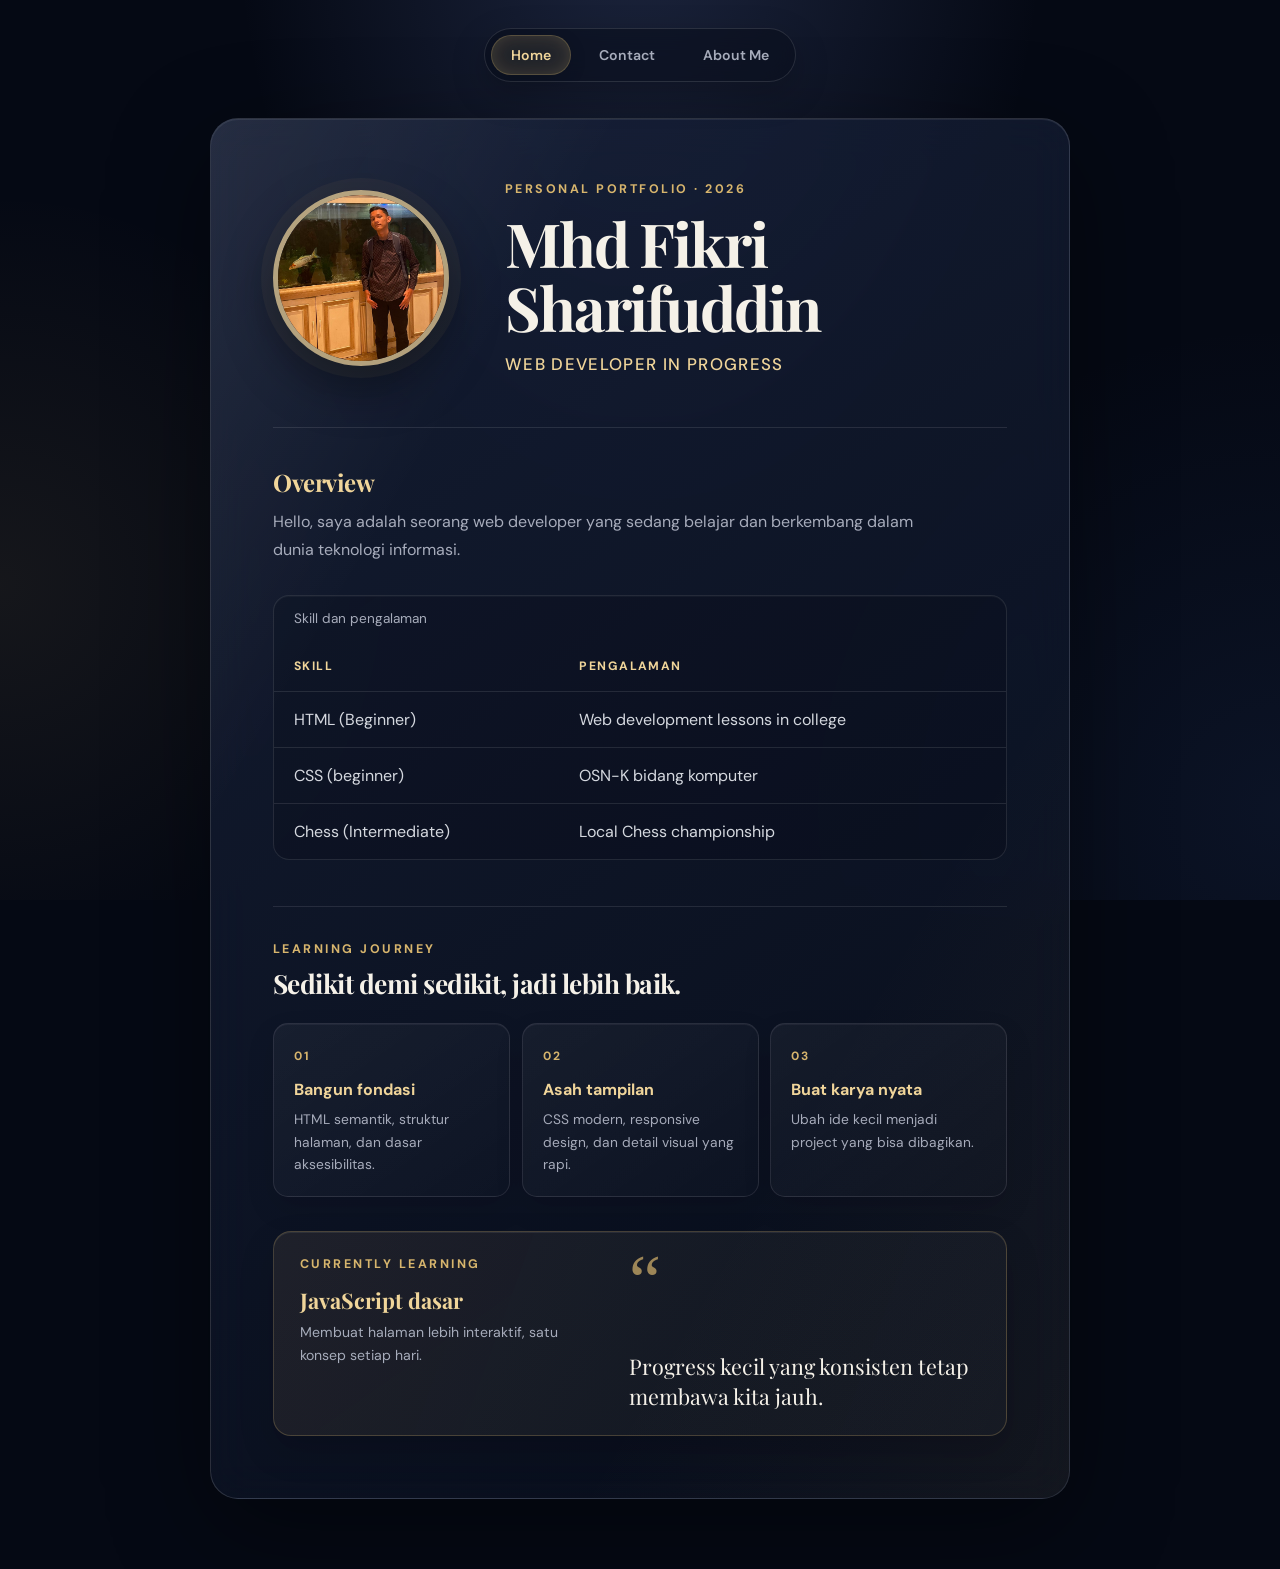
==== commit fdf28338: "Fix HTML encoding issues in index.html" ====
--- a/index.html
+++ b/index.html
@@ -3,46 +3,82 @@
 <head>
     <meta charset="UTF-8">
     <meta name="viewport" content="width=device-width, initial-scale=1.0">
+    <meta name="description" content="Portfolio belajar Mhd Fikri Sharifuddin sebagai web developer pemula.">
     <title>Home</title>
     <link rel="stylesheet" href="style.css">
 </head>
 <body>
+    <a class="skip-link" href="#main-content">Lewati ke konten utama</a>
     <nav class="site-nav" aria-label="Navigasi utama">
         <a href="index.html" class="active" aria-current="page">Home</a>
-        <a href="contact.html">Contact</a>
-        <a href="about_me.html">About Me</a>
+        <a href="contact.html">Contact</a><a href="about_me.html">About Me</a>
     </nav>
-    <div class="biodata-container">
-    <div class="profile-pic">
-        <img src="foto_p.jpeg" alt="Foto Profil">
-    </div>
-    <div class="header">
-        <h1>Mhd Fikri Sharifuddin</h1>
-        <h2>(Web Developer)</h2>
-    </div>
-    <div class="desc">
-        <h3>Overview</h3>
-        <p>Hellow, Saya adalah seorang web developer yang sedang belajar dan berkembang dalam dunia teknologi informasi.</p>
-    </div>
-    <table>
-        <tr>
-            <th>Skill</th>
-            <th>Pengalaman</th>
-        </tr>
-        <tr>
-            <td>HTML (Beginner)</td>
-            <td>Web development lessons in college</td>
-        </tr>
-        <tr>
-            <td>CSS (beginner)</td>
-            <td>OSN-K bidang komputer</td>
-        </tr>
-        <tr>
-            <td>Chess (Intermediate)</td>
-            <td>Local Chess championship</td>
-        </tr>
-    </table>
-</div>
-
+    <main id="main-content" class="biodata-container">
+        <div class="hero">
+            <div class="profile-pic">
+                <img src="foto_p.jpeg" alt="Foto profil Mhd Fikri Sharifuddin" loading="lazy" decoding="async">
+            </div>
+            <div class="header">
+                <p class="eyebrow">Personal portfolio · 2026</p>
+                <h1>Mhd Fikri Sharifuddin</h1>
+                <h2>Web Developer in progress</h2>
+            </div>
+        </div>
+        <div class="desc">
+            <h3>Overview</h3>
+            <p>Hello, saya adalah seorang web developer yang sedang belajar dan berkembang dalam dunia teknologi informasi.</p>
+        </div>
+        <div class="table-wrap">
+            <table>
+                <caption>Skill dan pengalaman</caption>
+                <tr>
+                    <th scope="col">Skill</th>
+                    <th scope="col">Pengalaman</th>
+                </tr>
+                <tr>
+                    <td>HTML (Beginner)</td>
+                    <td>Web development lessons in college</td>
+                </tr>
+                <tr>
+                    <td>CSS (beginner)</td>
+                    <td>OSN-K bidang komputer</td>
+                </tr>
+                <tr>
+                    <td>Chess (Intermediate)</td>
+                    <td>Local Chess championship</td>
+                </tr>
+            </table>
+        </div>
+        <section class="learning-journey" aria-labelledby="journey-title">
+            <p class="eyebrow">Learning journey</p>
+            <h3 id="journey-title">Sedikit demi sedikit, jadi lebih baik.</h3>
+            <div class="journey-grid">
+                <article class="journey-card">
+                    <span>01</span>
+                    <h4>Bangun fondasi</h4>
+                    <p>HTML semantik, struktur halaman, dan dasar aksesibilitas.</p>
+                </article>
+                <article class="journey-card">
+                    <span>02</span>
+                    <h4>Asah tampilan</h4>
+                    <p>CSS modern, responsive design, dan detail visual yang rapi.</p>
+                </article>
+                <article class="journey-card">
+                    <span>03</span>
+                    <h4>Buat karya nyata</h4>
+                    <p>Ubah ide kecil menjadi project yang bisa dibagikan.</p>
+                </article>
+            </div>
+        </section>
+        <aside class="study-note">
+            <div>
+                <p class="eyebrow">Currently learning</p>
+                <strong>JavaScript dasar</strong>
+                <p>Membuat halaman lebih interaktif, satu konsep setiap hari.</p>
+            </div>
+            <div class="quote-mark">“</div>
+            <blockquote>Progress kecil yang konsisten tetap membawa kita jauh.</blockquote>
+        </aside>
+    </main>
 </body>
-</html>+</html>
--- a/style.css
+++ b/style.css
@@ -1,181 +1,220 @@
-body {
-    font-family: 'Segoe UI', Tahoma, Geneva, Verdana, sans-serif;
-    background-color: #e3f2fd;
-    color: #333;
-    margin: 0;
-    padding: 80px 20px;
-    display: flex;
-    flex-direction: column;
-    align-items: center;
-    justify-content: center;
-}
-.site-nav {
-    display: flex;
-    justify-content: center;
-    gap: 10px;
-    width: 100%;
-    max-width: 750px;
-    margin-bottom: 20px;
-}
-.site-nav a {
-    padding: 10px 18px;
-    border-radius: 6px;
-    color: #2e44c0;
-    text-decoration: none;
-    font-weight: 600;
-    transition: background-color 0.2s, color 0.2s;
-}
-.site-nav a:hover,
-.site-nav a:focus-visible,
-.site-nav a.active {
-    background-color: #2e44c0;
-    color: #ffffff;
-}
-.page-content {
-    text-align: center;
-}
-.contact-intro {
-    color: #555555;
-    line-height: 1.6;
-}
-.contact-form {
-    display: flex;
-    flex-direction: column;
-    gap: 8px;
-    margin: 25px auto 0;
-    max-width: 520px;
-    text-align: left;
-}
-.contact-form label {
-    color: #333333;
-    font-weight: 600;
-    margin-top: 8px;
-}
-.contact-form input,
-.contact-form textarea {
-    box-sizing: border-box;
-    width: 100%;
-    padding: 11px 12px;
-    border: 1px solid #c8d3e0;
-    border-radius: 6px;
-    font: inherit;
-    resize: vertical;
-}
-.contact-form input:focus,
-.contact-form textarea:focus {
-    outline: 2px solid #2e44c0;
-    border-color: #2e44c0;
-}
-.contact-form button {
-    margin-top: 12px;
-    padding: 12px 18px;
-    border: 0;
-    border-radius: 6px;
-    background-color: #2e44c0;
-    color: #ffffff;
-    cursor: pointer;
-    font: inherit;
-    font-weight: 600;
-}
-.contact-form button:hover,
-.contact-form button:focus-visible {
-    background-color: #23359b;
-}
-.whatsapp-contact {
-    margin-top: 30px;
-    padding-top: 20px;
-    border-top: 1px solid #e0e0e0;
-}
-.whatsapp-contact h2 {
-    color: #333333;
-    font-size: 1.2rem;
-}
-.whatsapp-contact a {
-    color: #168c45;
-    font-weight: 600;
-}
-.biodata-container {
-    background-color: #ffffff;
-    padding: 30px 40px;
-    border-radius: 10px;
-    box-shadow: 0 4px 15px rgba(0,0,0,0.1);
-    width: 100%;
-    max-width: 750px;
-}
-.header {
-    text-align: center;
-    margin-bottom: 50px;
-    border-bottom: 2px solid #2e537d;
-    padding-bottom: 15px;
-}
-.header h2 {
-    margin: 0;
-    color: #2e44c0;
-    text-transform: uppercase;
-    letter-spacing: 1px;
-}
-.header h1 {
-    margin: 0;
-    color: #2e44c0;
-    text-transform: uppercase;
-    letter-spacing: 1px;
-}
-.profile-pic {
-    text-align: center;
-    margin-bottom: 50px;
-}
-.profile-pic img {
-    width: 250px;
-    height: 250px;
-    border-radius: 50%;
-    object-fit: cover;
-    border: 4px solid #e0e0e0;
-}
-.desc {
-    text-align: center;
-    margin-bottom: 30px;
-}
-.desc h3 {
-    text-align: center;
-    margin: 0;
-    color: #333333;
-    text-transform: uppercase;
-    letter-spacing: 1px;
-}
-.desc p {
-    text-align: center;
-    color: #555555;
-    line-height: 1.6;
-    margin-top: 10px;
-}
-table {
-    width: 100%;
-}
-table th, table td {
-    padding: 12px 15px;
-    text-align: middle;
-    border-bottom: 1px solid #f0f0f0;
-}
-table th {
-    width: 35%;
-    color: #333333;
-    font-weight: 600;
-}
-table tr:hover {
-    background-color: #f9f9f9;
-}
-table td {
-    color: #444;
-}
-@media (max-width: 480px) {
-    body {
-        padding: 30px 12px;
-    }
-    .site-nav {
-        gap: 4px;
-    }
-    .site-nav a {
-        padding: 9px 10px;
-        font-size: 0.9rem;
-    }
-}+@import url('https://fonts.googleapis.com/css2?family=DM+Sans:wght@400;500;600;700&family=Playfair+Display:wght@600;700&display=swap');
+
+:root {
+  --ink: #f5f1e8;
+  --muted: #a7acbb;
+  --gold: #d7b56d;
+  --gold-soft: #f0d59a;
+  --gold-glow: rgba(215, 181, 109, .18);
+  --line: rgba(255, 255, 255, .1);
+  --surface: rgba(24, 34, 59, .78);
+  --surface-dark: rgba(8, 14, 28, .76);
+  --radius-lg: 28px;
+  --radius-md: 16px;
+}
+
+* { box-sizing: border-box; }
+html { scroll-behavior: smooth; }
+::selection { color: #111827; background: var(--gold-soft); }
+
+body {
+  min-height: 100vh;
+  margin: 0;
+  padding: 28px 20px 70px;
+  color: var(--ink);
+  font-family: 'DM Sans', sans-serif;
+  background-color: #050914;
+  background-image:
+    radial-gradient(ellipse at 50% -15%, rgba(94, 116, 181, .27), transparent 45%),
+    radial-gradient(circle at 0% 65%, rgba(215, 181, 109, .08), transparent 28%),
+    radial-gradient(circle at 100% 90%, rgba(53, 87, 157, .13), transparent 32%);
+  background-attachment: fixed;
+}
+
+h1, h2, h3 { font-family: 'Playfair Display', serif; }
+
+/* 2. Aksesibilitas */
+.skip-link {
+  position: absolute;
+  top: -60px;
+  left: 16px;
+  z-index: 10;
+  padding: 10px 14px;
+  border-radius: 8px;
+  color: #111827;
+  background: var(--gold-soft);
+  font-weight: 700;
+  text-decoration: none;
+  transition: top .2s;
+}
+.skip-link:focus { top: 16px; }
+
+/* 3. Navigasi utama */
+.site-nav {
+  position: sticky;
+  top: 18px;
+  z-index: 5;
+  display: flex;
+  justify-content: center;
+  gap: 8px;
+  width: max-content;
+  max-width: 100%;
+  margin: 0 auto 36px;
+  padding: 6px;
+  border: 1px solid rgba(255, 255, 255, .12);
+  border-radius: 999px;
+  background: rgba(9, 15, 29, .58);
+  box-shadow: 0 12px 35px rgba(0, 0, 0, .22);
+  backdrop-filter: blur(18px);
+}
+.site-nav a {
+  padding: 10px 19px;
+  border: 1px solid transparent;
+  border-radius: 99px;
+  color: var(--muted);
+  font-size: .88rem;
+  font-weight: 600;
+  text-decoration: none;
+  transition: .25s ease;
+}
+.site-nav a:hover,
+.site-nav a:focus-visible,
+.site-nav a.active {
+  color: var(--gold-soft);
+  border-color: rgba(215, 181, 109, .3);
+  background: rgba(215, 181, 109, .1);
+}
+.site-nav a.active { box-shadow: inset 0 0 18px var(--gold-glow), 0 5px 18px rgba(0, 0, 0, .12); }
+
+/* 4. Kartu utama dan hero */
+.biodata-container {
+  position: relative;
+  width: 100%;
+  max-width: 860px;
+  min-height: 420px;
+  margin: 0 auto;
+  padding: clamp(28px, 5vw, 62px);
+  overflow: hidden;
+  border: 1px solid rgba(255, 255, 255, .14);
+  border-radius: var(--radius-lg);
+  background: linear-gradient(145deg, var(--surface), var(--surface-dark));
+  box-shadow: 0 30px 100px rgba(0, 0, 0, .42), inset 0 1px 0 rgba(255, 255, 255, .08);
+  backdrop-filter: blur(22px);
+}
+.biodata-container::before {
+  content: '';
+  position: absolute;
+  inset: -1px;
+  pointer-events: none;
+  background: linear-gradient(120deg, rgba(255, 255, 255, .08), transparent 25%, transparent 70%, rgba(215, 181, 109, .06));
+}
+.hero, .desc, .table-wrap, .learning-journey, .study-note { position: relative; z-index: 1; }
+.hero {
+  display: grid;
+  grid-template-columns: 190px 1fr;
+  align-items: center;
+  gap: 42px;
+  padding-bottom: 52px;
+  border-bottom: 1px solid var(--line);
+}
+.profile-pic img {
+  display: block;
+  width: 176px;
+  height: 176px;
+  border: 5px solid rgba(240, 213, 154, .72);
+  border-radius: 50%;
+  object-fit: cover;
+  box-shadow: 0 0 0 12px rgba(215, 181, 109, .05), 0 20px 50px rgba(0, 0, 0, .4);
+}
+.eyebrow { margin: 0 0 14px; color: var(--gold); font-size: .78rem; font-weight: 700; letter-spacing: .2em; text-transform: uppercase; }
+.header h1 { margin: 0; color: var(--ink); font-size: clamp(2.1rem, 5vw, 3.8rem); line-height: 1.05; letter-spacing: -.035em; }
+.header h2 { margin: 14px 0 0; color: var(--gold-soft); font-family: 'DM Sans', sans-serif; font-size: 1.05rem; font-weight: 500; letter-spacing: .08em; text-transform: uppercase; }
+.desc { max-width: 670px; margin: 38px 0 30px; }
+.desc h3, .learning-journey h3 { color: var(--gold-soft); letter-spacing: -.02em; }
+.desc h3 { margin: 0 0 10px; font-size: 1.5rem; }
+.desc p, .contact-intro, .page-content p { margin: 0; color: var(--muted); line-height: 1.8; }
+
+/* 5. Tabel skill */
+.table-wrap { overflow-x: auto; border: 1px solid var(--line); border-radius: var(--radius-md); background: rgba(0, 0, 0, .12); box-shadow: inset 0 1px 0 rgba(255, 255, 255, .035); }
+table { width: 100%; min-width: 480px; border-collapse: collapse; }
+table caption { padding: 14px 20px; color: var(--muted); text-align: left; font-size: .85rem; }
+th, td { padding: 17px 20px; text-align: left; border-bottom: 1px solid var(--line); }
+tr:last-child td { border-bottom: 0; }
+th { color: var(--gold-soft); font-size: .76rem; letter-spacing: .12em; text-transform: uppercase; }
+td { color: #d5d8df; }
+tr:hover td { background: rgba(215, 181, 109, .05); }
+
+/* 6. Learning journey */
+.learning-journey { margin-top: 46px; padding-top: 34px; border-top: 1px solid var(--line); }
+.learning-journey .eyebrow { margin-bottom: 8px; }
+.learning-journey h3 { margin: 0 0 22px; color: var(--ink); font-size: 1.65rem; }
+.journey-grid { display: grid; grid-template-columns: repeat(3, 1fr); gap: 12px; }
+.journey-card { padding: 20px; border: 1px solid var(--line); border-radius: 15px; background: linear-gradient(145deg, rgba(255,255,255,.045), rgba(255,255,255,.012)); box-shadow: inset 0 1px 0 rgba(255,255,255,.05), 0 12px 28px rgba(0,0,0,.12); transition: .25s ease; }
+.journey-card:hover { transform: translateY(-4px); border-color: rgba(215,181,109,.4); box-shadow: 0 18px 35px rgba(0,0,0,.25), 0 0 24px rgba(215,181,109,.08); }
+.journey-card span { color: var(--gold); font-size: .75rem; font-weight: 700; letter-spacing: .15em; }
+.journey-card h4 { margin: 14px 0 8px; color: var(--gold-soft); font-size: 1rem; }
+.journey-card p { margin: 0; color: var(--muted); font-size: .86rem; line-height: 1.65; }
+
+/* 7. Catatan belajar */
+.study-note { display: grid; grid-template-columns: 1fr 1.15fr; gap: 24px; align-items: center; margin-top: 34px; padding: 24px 26px; border: 1px solid rgba(215,181,109,.25); border-radius: 18px; background: linear-gradient(110deg, rgba(215,181,109,.09), rgba(255,255,255,.025)); box-shadow: inset 0 1px 0 rgba(255,255,255,.08), 0 15px 35px rgba(0,0,0,.16); }
+.study-note strong { display: block; color: var(--gold-soft); font-family: 'Playfair Display', serif; font-size: 1.35rem; }
+.study-note p:not(.eyebrow) { margin: 7px 0 0; color: var(--muted); font-size: .88rem; line-height: 1.6; }
+.quote-mark { align-self: start; color: var(--gold); font-family: Georgia, serif; font-size: 4.5rem; line-height: .7; opacity: .7; }
+.study-note blockquote { grid-column: 2; margin: -38px 0 0; color: var(--ink); font-family: 'Playfair Display', serif; font-size: 1.35rem; line-height: 1.35; }
+
+/* 8. Halaman contact/about */
+.page-content { display: flex; flex-direction: column; justify-content: center; min-height: 420px; text-align: center; }
+.page-content h1 { margin: 0 0 12px; font-size: clamp(2rem, 5vw, 3.2rem); }
+.contact-form { display: flex; flex-direction: column; gap: 9px; max-width: 560px; margin: 34px auto 0; text-align: left; }
+.contact-form label { margin-top: 8px; color: var(--gold-soft); font-size: .86rem; font-weight: 600; }
+.contact-form input, .contact-form textarea { width: 100%; padding: 14px 16px; border: 1px solid var(--line); border-radius: 60px; outline: none; color: var(--ink); background: rgba(0,0,0,.2); box-shadow: inset 0 1px 0 rgba(255,255,255,.03); font: inherit; resize: vertical; transition: .2s; }
+.contact-form input::placeholder, .contact-form textarea::placeholder { color: #72798a; }
+.contact-form input:focus, .contact-form textarea:focus { border-color: var(--gold); box-shadow: 0 0 0 3px rgba(215,181,109,.12); }
+.contact-form button { margin-top: 15px; padding: 14px 20px; border: 0; border-radius: 12px; color: #111827; background: linear-gradient(135deg, var(--gold-soft), var(--gold)); box-shadow: 0 10px 25px rgba(215,181,109,.12), inset 0 1px 0 rgba(255,255,255,.4); font: inherit; font-weight: 700; cursor: pointer; transition: .2s; }
+.contact-form button:hover, .contact-form button:focus-visible { transform: translateY(-2px); }
+.whatsapp-contact { margin-top: 38px; padding-top: 26px; border-top: 1px solid rgba(255,255,255,.12); }
+.whatsapp-contact h2 { margin: 0 0 8px; color: var(--gold-soft); font-size: 1.25rem; }
+.whatsapp-contact p { margin: 0; }
+.whatsapp-contact a { color: #8dd8ad; font-weight: 600; text-decoration: none; }
+
+/* 9. Animasi */
+@keyframes reveal-up { from { opacity: 0; transform: translateY(22px); } to { opacity: 1; transform: translateY(0); } }
+@keyframes reveal-soft { from { opacity: 0; transform: scale(.96); } to { opacity: 1; transform: scale(1); } }
+@keyframes breathe { 0%, 100% { transform: translateY(0); } 50% { transform: translateY(-6px); } }
+.site-nav { animation: reveal-up .7s cubic-bezier(.22,1,.36,1) both; }
+.biodata-container { animation: reveal-soft .9s cubic-bezier(.22,1,.36,1) .08s both; }
+.header, .desc, .table-wrap, .learning-journey, .study-note { animation: reveal-up .8s cubic-bezier(.22,1,.36,1) .25s both; }
+.profile-pic img { animation: breathe 5s ease-in-out 1.2s infinite; }
+.site-nav a, .journey-card, .contact-form button { will-change: transform; }
+.site-nav a:hover { transform: translateY(-2px); }
+
+/* 10. Responsive mobile */
+@media (max-width: 600px) {
+  body { padding: 18px 14px 45px; }
+  .site-nav { top: 10px; margin-bottom: 24px; }
+  .site-nav a { padding: 9px 13px; font-size: .78rem; }
+  .biodata-container { padding: 28px 22px; border-radius: 22px; }
+  .hero { grid-template-columns: 1fr; gap: 24px; padding-bottom: 36px; text-align: center; }
+  .profile-pic img { width: 140px; height: 140px; margin: 0 auto; }
+  .desc { margin-top: 30px; }
+  th, td { padding: 14px 15px; }
+  .journey-grid { grid-template-columns: 1fr; }
+  .learning-journey { margin-top: 36px; }
+  .study-note { grid-template-columns: 1fr; gap: 8px; }
+  .study-note blockquote { grid-column: 1; margin: -15px 0 0; }
+  .quote-mark { display: none; }
+  .page-content { min-height: 360px; }
+}
+
+/* 11. Pengguna yang mematikan animasi */
+@media (prefers-reduced-motion: reduce) {
+  *, *::before, *::after { animation-duration: .01ms !important; animation-iteration-count: 1 !important; scroll-behavior: auto !important; transition-duration: .01ms !important; }
+  .site-nav { position: relative; top: 0; }
+}
+
+
+/* Form contact */
+.contact-form { gap: 14px; width: 100%; max-width: 620px; }
+.contact-form input, .contact-form textarea { padding: 16px 18px; border: 1px solid rgba(255,255,255,.14); border-radius: 16px; background: rgba(8,14,28,.72); }
+.contact-form input { min-height: 52px; }
+.contact-form textarea { min-height: 150px; }
